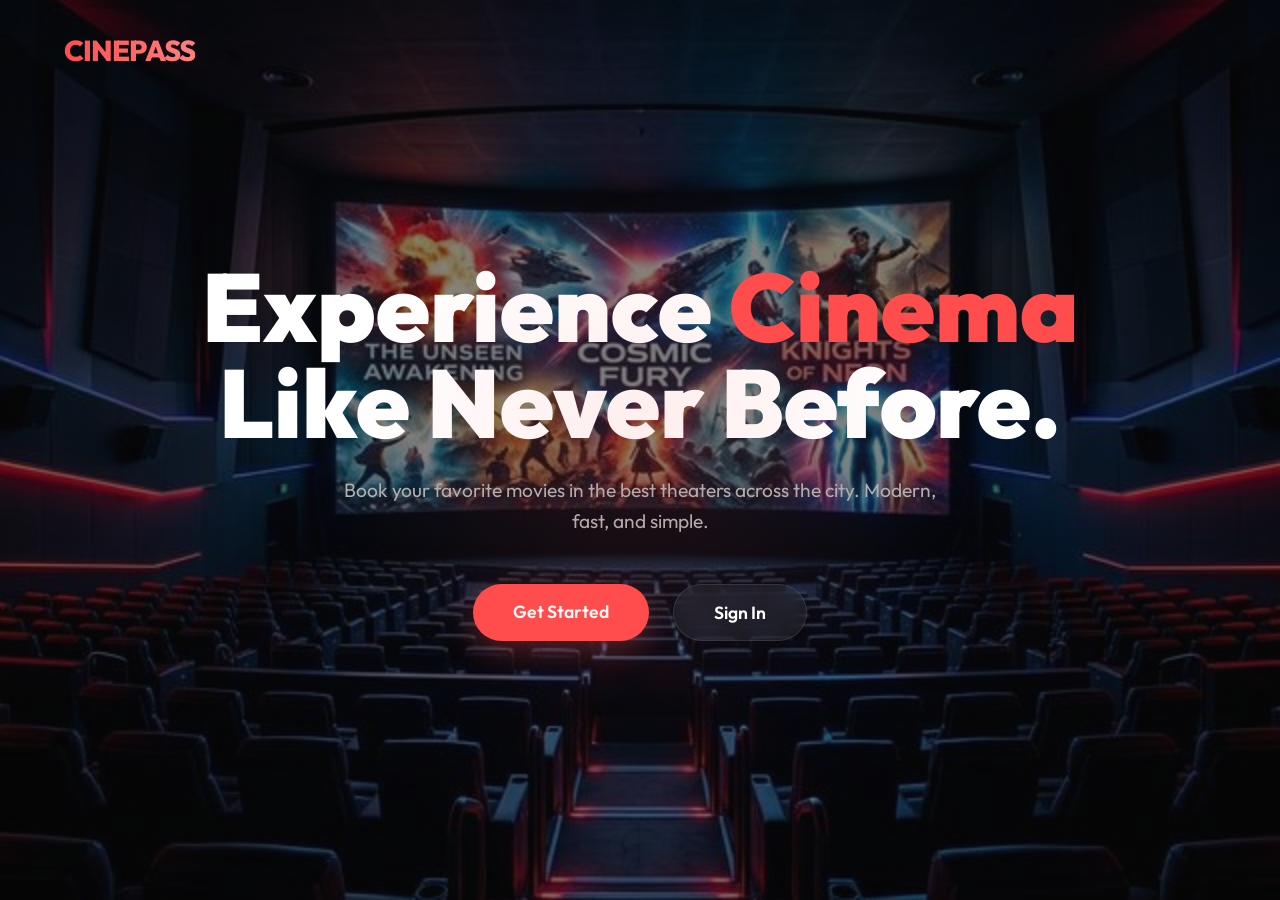
==== frontend/index.html @ 9541c7d9 "Official clean and secure deployment" ====
<!DOCTYPE html>
<html lang="en">
<head>
    <meta charset="UTF-8">
    <meta name="viewport" content="width=device-width, initial-scale=1.0">
    <title>CinePass | Movie Ticket Booking</title>
    <link rel="preconnect" href="https://fonts.googleapis.com">
    <link rel="preconnect" href="https://fonts.gstatic.com" crossorigin>
    <link href="https://fonts.googleapis.com/css2?family=Outfit:wght@400;600;800;900&display=swap" rel="stylesheet">
    <link rel="stylesheet" href="styles.css">
</head>
<body>
    <nav class="navbar">
        <div class="logo">CINEPASS</div>
    </nav>

    <main class="hero">
        <h1>Experience <span>Cinema</span> Like Never Before.</h1>
        <p>Book your favorite movies in the best theaters across the city. Modern, fast, and simple.</p>
        <div class="btn-group">
            <a href="#" class="btn btn-primary" onclick="openModal('signup')">Get Started</a>
            <a href="#" class="btn btn-secondary" onclick="openModal('signin')">Sign In</a>
        </div>
    </main>

    <!-- Sign Up Modal -->
    <div id="signupModal" class="modal-overlay">
        <div class="modal-content">
            <span class="close-modal" onclick="closeModal('signup')">&times;</span>
            <h2>Create Account</h2>
            <form id="signupForm">
                <div class="form-group">
                    <label>Username</label>
                    <input type="text" name="username" placeholder="Choose a username" required>
                </div>
                <div class="form-group">
                    <label>Email Address</label>
                    <input type="email" name="email" placeholder="Enter your email" required>
                </div>
                <div class="form-group">
                    <label>Phone Number</label>
                    <input type="tel" name="phone_number" placeholder="+1 (555) 000-0000" required>
                </div>
                <div class="form-group">
                    <label>Password</label>
                    <input type="password" name="password" placeholder="••••••••" required>
                </div>
                <button type="submit" class="btn btn-primary" style="width: 100%; margin-top: 1rem;">Sign Up</button>
            </form>
        </div>
    </div>

    <!-- Sign In Modal -->
    <div id="signinModal" class="modal-overlay">
        <div class="modal-content">
            <span class="close-modal" onclick="closeModal('signin')">&times;</span>
            <h2>Welcome Back</h2>
            <form id="signinForm">
                <div class="form-group">
                    <label>Email</label>
                    <input type="email" name="email" placeholder="Enter your email" required>
                </div>
                <div class="form-group">
                    <label>Password</label>
                    <input type="password" name="password" placeholder="••••••••" required>
                </div>
                <button type="submit" class="btn btn-primary" style="width: 100%; margin-top: 1rem;">Sign In</button>
            </form>
        </div>
    </div>

    <script>
        const API_URL = "https://movie-ticket-booking-backend-n0gk.onrender.com";

        function openModal(type) {
            document.getElementById(type + 'Modal').style.display = 'flex';
        }

        function closeModal(type) {
            document.getElementById(type + 'Modal').style.display = 'none';
        }

        // Close on escape
        window.onkeydown = function(event) {
            if (event.key === "Escape") {
                document.querySelectorAll('.modal-overlay').forEach(m => m.style.display = 'none');
            }
        };

        // Handle Sign Up
        document.getElementById('signupForm').onsubmit = async (e) => {
            e.preventDefault();
            const formData = new FormData(e.target);
            const data = Object.fromEntries(formData.entries());
            
            try {
                const response = await fetch(`${API_URL}/register`, {
                    method: 'POST',
                    headers: { 'Content-Type': 'application/json' },
                    body: JSON.stringify(data)
                });
                
                const result = await response.json();
                if (response.ok) {
                    alert('Registration successful! Please sign in.');
                    closeModal('signup');
                    openModal('signin');
                } else {
                    alert(`Error: ${result.detail || 'Registration failed'}`);
                }
            } catch (error) {
                alert('Connection error. Please try again later.');
            }
        };

        // Handle Sign In
        document.getElementById('signinForm').onsubmit = async (e) => {
            e.preventDefault();
            const formData = new FormData(e.target);
            const data = Object.fromEntries(formData.entries());
            
            try {
                const response = await fetch(`${API_URL}/login`, {
                    method: 'POST',
                    headers: { 'Content-Type': 'application/json' },
                    body: JSON.stringify(data)
                });
                
                const result = await response.json();
                if (response.ok) {
                    alert(`Welcome back, ${result.user.username}!`);
                    closeModal('signin');
                    // Store user info in localStorage for now
                    localStorage.setItem('user', JSON.stringify(result.user));
                    // Redirect to dashboard or update UI
                    window.location.reload(); 
                } else {
                    alert(`Error: ${result.detail || 'Login failed'}`);
                }
            } catch (error) {
                alert('Connection error. Please try again later.');
            }
        };
    </script>
</body>
</html>
---- frontend/styles.css ----
:root {
    --primary: #ff4d4d;
    --primary-hover: #ff1a1a;
    --bg-dark: #0a0a0c;
    --card-bg: rgba(255, 255, 255, 0.05);
    --text-main: #ffffff;
    --text-dim: #b0b0b0;
    --glass-border: rgba(255, 255, 255, 0.1);
}

* {
    margin: 0;
    padding: 0;
    box-sizing: border-box;
    font-family: 'Outfit', 'Inter', sans-serif;
}

body {
    background: #0a0a0c;
    color: var(--text-main);
    overflow-x: hidden;
    font-family: 'Outfit', 'Inter', sans-serif;
}

.hero {
    height: 100vh;
    display: flex;
    flex-direction: column;
    justify-content: center;
    align-items: center;
    text-align: center;
    padding: 0 10%;
    position: relative;
    background: linear-gradient(rgba(10, 10, 12, 0.5), rgba(10, 10, 12, 0.5)), url('bg.png');
    background-size: cover;
    background-position: center;
    background-attachment: fixed;
}

.navbar {
    display: flex;
    justify-content: space-between;
    align-items: center;
    padding: 2rem 5%;
    position: absolute;
    width: 100%;
    z-index: 100;
}

.logo {
    font-size: 1.8rem;
    font-weight: 800;
    letter-spacing: -1px;
    background: linear-gradient(to right, #ff4d4d, #ff8080);
    -webkit-background-clip: text;
    -webkit-text-fill-color: transparent;
}

.hero-content {
    text-align: center;
    max-width: 800px;
    padding: 2rem;
    z-index: 1;
}

.hero::before {
    content: "";
    position: absolute;
    top: 50%;
    left: 50%;
    transform: translate(-50%, -50%);
    width: 600px;
    height: 600px;
    background: radial-gradient(circle, rgba(255, 77, 77, 0.1), transparent 70%);
    pointer-events: none;
}

h1 {
    font-size: clamp(3rem, 10vw, 6rem);
    font-weight: 900;
    line-height: 1;
    margin-bottom: 1.5rem;
    max-width: 900px;
}

h1 span {
    color: var(--primary);
}

.hero p {
    font-size: 1.2rem;
    color: var(--text-dim);
    max-width: 600px;
    margin-bottom: 3rem;
    line-height: 1.6;
}

.btn-group {
    display: flex;
    gap: 1.5rem;
}

.btn {
    padding: 1rem 2.5rem;
    border-radius: 100px;
    font-size: 1.1rem;
    font-weight: 600;
    text-decoration: none;
    transition: all 0.3s cubic-bezier(0.4, 0, 0.2, 1);
    cursor: pointer;
}

.btn-primary {
    background: var(--primary);
    color: white;
    border: none;
    box-shadow: 0 10px 30px rgba(255, 77, 77, 0.3);
}

.btn-primary:hover {
    background: var(--primary-hover);
    transform: translateY(-3px);
    box-shadow: 0 15px 40px rgba(255, 77, 77, 0.4);
}

.btn-secondary {
    background: var(--card-bg);
    color: white;
    border: 1px solid var(--glass-border);
    backdrop-filter: blur(10px);
}

.btn-secondary:hover {
    background: rgba(255, 255, 255, 0.1);
    transform: translateY(-3px);
}

/* Modal Styling */
.modal-overlay {
    position: fixed;
    top: 0;
    left: 0;
    width: 100%;
    height: 100%;
    background: rgba(0, 0, 0, 0.8);
    backdrop-filter: blur(15px);
    display: none;
    justify-content: center;
    align-items: center;
    z-index: 1000;
}

.modal-content {
    background: #121214;
    padding: 3rem;
    border-radius: 24px;
    width: 100%;
    max-width: 450px;
    border: 1px solid var(--glass-border);
    position: relative;
    box-shadow: 0 40px 100px rgba(0, 0, 0, 0.5);
}

.modal-content h2 {
    font-size: 2rem;
    margin-bottom: 2rem;
}

.form-group {
    margin-bottom: 1.5rem;
}

.form-group label {
    display: block;
    margin-bottom: 0.5rem;
    font-size: 0.9rem;
    color: var(--text-dim);
}

.form-group input {
    width: 100%;
    padding: 1rem;
    background: #1a1a1c;
    border: 1px solid var(--glass-border);
    border-radius: 12px;
    color: white;
    font-size: 1rem;
    outline: none;
    transition: border-color 0.3s;
}

.form-group input:focus {
    border-color: var(--primary);
}

.close-modal {
    position: absolute;
    top: 1.5rem;
    right: 1.5rem;
    font-size: 1.5rem;
    cursor: pointer;
    color: var(--text-dim);
}
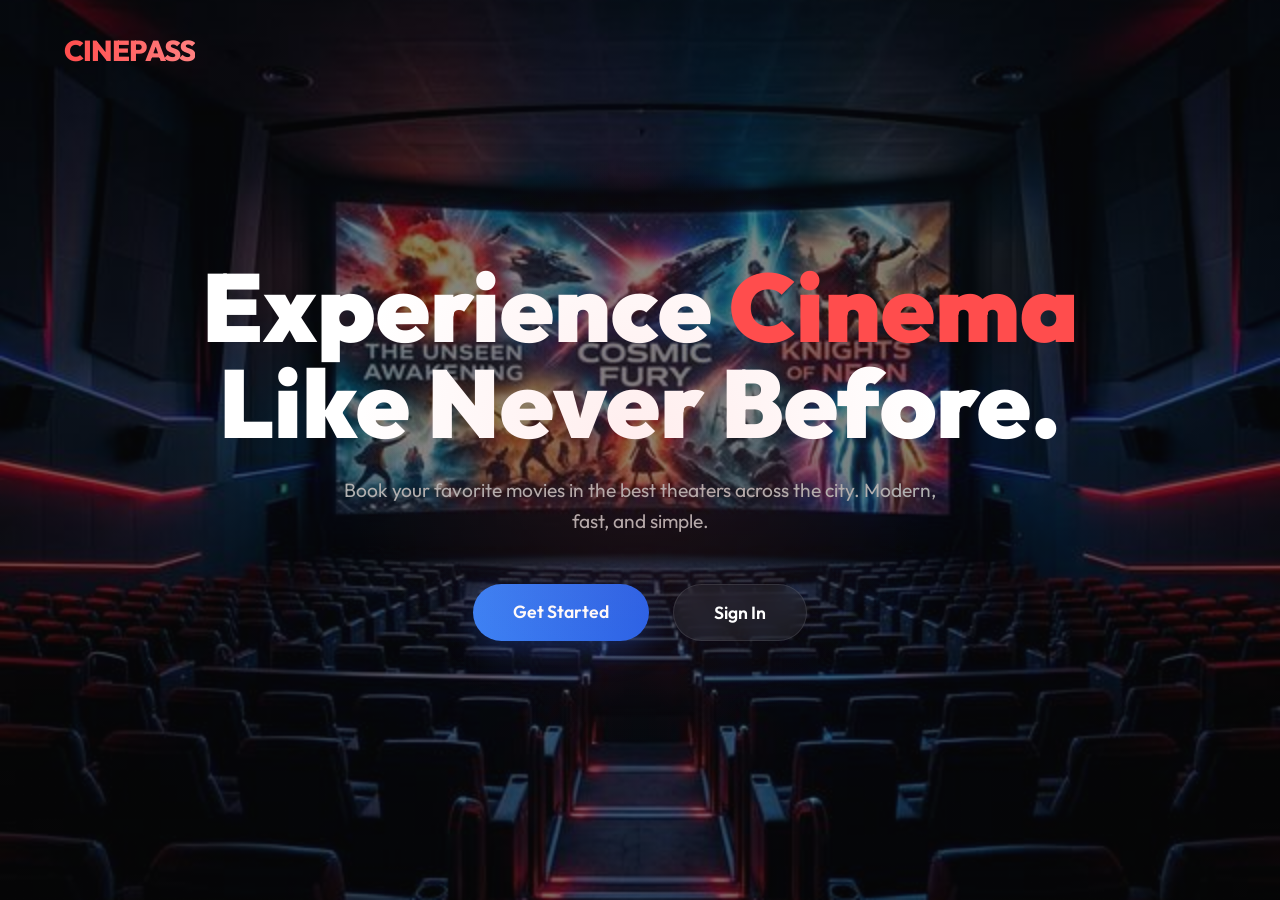
==== commit 16976372: "Update signup button color to blue as requested" ====
--- a/frontend/index.html
+++ b/frontend/index.html
@@ -18,7 +18,7 @@
         <h1>Experience <span>Cinema</span> Like Never Before.</h1>
         <p>Book your favorite movies in the best theaters across the city. Modern, fast, and simple.</p>
         <div class="btn-group">
-            <a href="#" class="btn btn-primary" onclick="openModal('signup')">Get Started</a>
+            <a href="#" class="btn btn-signup" onclick="openModal('signup')">Get Started</a>
             <a href="#" class="btn btn-secondary" onclick="openModal('signin')">Sign In</a>
         </div>
     </main>
@@ -45,7 +45,7 @@
                     <label>Password</label>
                     <input type="password" name="password" placeholder="••••••••" required>
                 </div>
-                <button type="submit" class="btn btn-primary" style="width: 100%; margin-top: 1rem;">Sign Up</button>
+                <button type="submit" class="btn btn-signup" style="width: 100%; margin-top: 1rem;">Sign Up</button>
             </form>
         </div>
     </div>
--- a/frontend/styles.css
+++ b/frontend/styles.css
@@ -53,6 +53,7 @@
     letter-spacing: -1px;
     background: linear-gradient(to right, #ff4d4d, #ff8080);
     -webkit-background-clip: text;
+    background-clip: text;
     -webkit-text-fill-color: transparent;
 }
 
@@ -135,6 +136,19 @@
     transform: translateY(-3px);
 }
 
+.btn-signup {
+    background: linear-gradient(to right, #3b82f6, #2563eb);
+    color: white;
+    border: none;
+    box-shadow: 0 10px 30px rgba(37, 99, 235, 0.3);
+}
+
+.btn-signup:hover {
+    background: linear-gradient(to right, #2563eb, #1d4ed8);
+    transform: translateY(-3px);
+    box-shadow: 0 15px 40px rgba(37, 99, 235, 0.4);
+}
+
 /* Modal Styling */
 .modal-overlay {
     position: fixed;
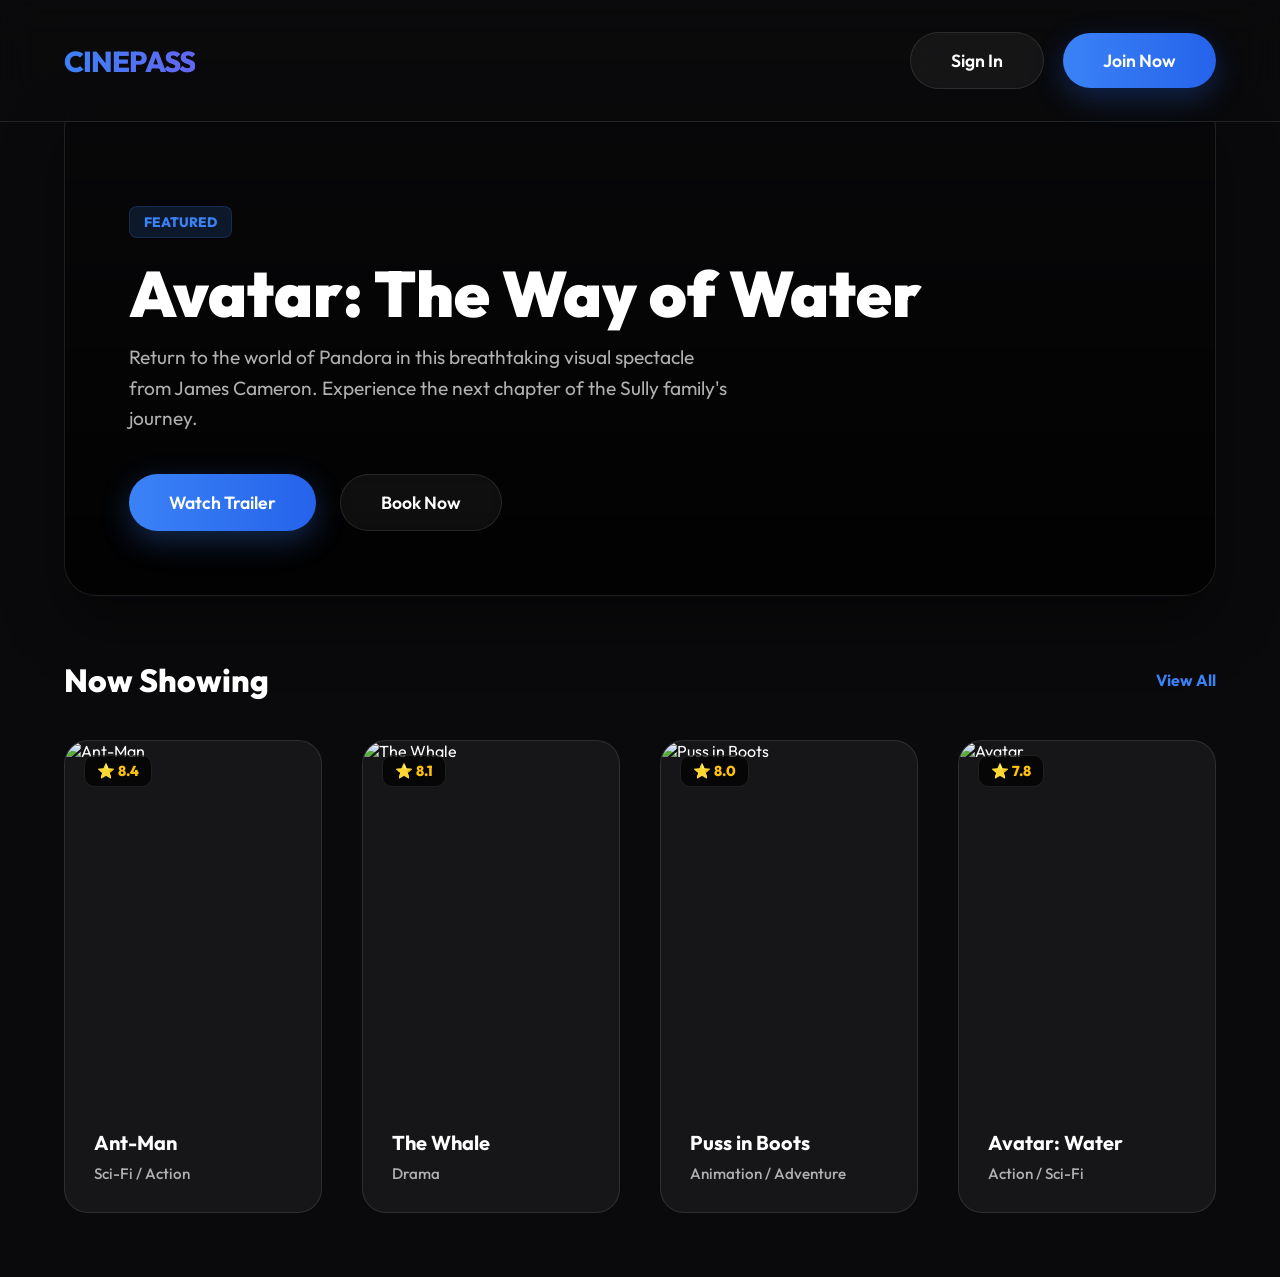
==== commit 9fedf8c5: "Transform landing page into a full Movie Home Page and unify blue theme" ====
--- a/frontend/index.html
+++ b/frontend/index.html
@@ -12,15 +12,88 @@
 <body>
     <nav class="navbar">
         <div class="logo">CINEPASS</div>
+        <div class="nav-links">
+            <a href="#" class="btn btn-secondary" onclick="openModal('signin')">Sign In</a>
+            <a href="#" class="btn btn-signup" onclick="openModal('signup')">Join Now</a>
+        </div>
     </nav>
 
-    <main class="hero">
-        <h1>Experience <span>Cinema</span> Like Never Before.</h1>
-        <p>Book your favorite movies in the best theaters across the city. Modern, fast, and simple.</p>
-        <div class="btn-group">
-            <a href="#" class="btn btn-signup" onclick="openModal('signup')">Get Started</a>
-            <a href="#" class="btn btn-secondary" onclick="openModal('signin')">Sign In</a>
-        </div>
+    <!-- Main Movie Home Page Content -->
+    <main class="home-container">
+        <!-- Hero Movie Banner -->
+        <section class="main-banner">
+            <div class="banner-content">
+                <span class="badge">FEATURED</span>
+                <h1>Avatar: The Way of Water</h1>
+                <p>Return to the world of Pandora in this breathtaking visual spectacle from James Cameron. Experience the next chapter of the Sully family's journey.</p>
+                <div class="banner-btns">
+                    <button class="btn btn-primary" onclick="openModal('signin')">Watch Trailer</button>
+                    <button class="btn btn-secondary" onclick="openModal('signup')">Book Now</button>
+                </div>
+            </div>
+        </section>
+
+        <!-- Movie Grid Section -->
+        <section class="movie-grid-section">
+            <div class="section-header">
+                <h2>Now Showing</h2>
+                <a href="#" class="view-all" onclick="openModal('signup')">View All</a>
+            </div>
+            <div class="movie-grid">
+                <!-- Movie Card 1 -->
+                <div class="movie-card" onclick="openModal('signup')">
+                    <div class="movie-poster">
+                        <img src="https://image.tmdb.org/t/p/w500/8R9Ln79r9IptXqf869n8G5TsuS.jpg" alt="Ant-Man">
+                        <div class="poster-overlay">
+                            <span class="rating">⭐ 8.4</span>
+                        </div>
+                    </div>
+                    <div class="movie-info">
+                        <h3>Ant-Man</h3>
+                        <p>Sci-Fi / Action</p>
+                    </div>
+                </div>
+                <!-- Movie Card 2 -->
+                <div class="movie-card" onclick="openModal('signup')">
+                    <div class="movie-poster">
+                        <img src="https://image.tmdb.org/t/p/w500/dm06IL9TeiRqyUhkijmHbZcyisY.jpg" alt="The Whale">
+                        <div class="poster-overlay">
+                            <span class="rating">⭐ 8.1</span>
+                        </div>
+                    </div>
+                    <div class="movie-info">
+                        <h3>The Whale</h3>
+                        <p>Drama</p>
+                    </div>
+                </div>
+                <!-- Movie Card 3 -->
+                <div class="movie-card" onclick="openModal('signup')">
+                    <div class="movie-poster">
+                        <img src="https://image.tmdb.org/t/p/w500/26S3KLRJv77STqcZSTrs987tY7o.jpg" alt="Puss in Boots">
+                        <div class="poster-overlay">
+                            <span class="rating">⭐ 8.0</span>
+                        </div>
+                    </div>
+                    <div class="movie-info">
+                        <h3>Puss in Boots</h3>
+                        <p>Animation / Adventure</p>
+                    </div>
+                </div>
+                <!-- Movie Card 4 -->
+                <div class="movie-card" onclick="openModal('signup')">
+                    <div class="movie-poster">
+                        <img src="https://image.tmdb.org/t/p/w500/t6HIqrRAclMCA60NsSmeqe9RmNV.jpg" alt="Avatar">
+                        <div class="poster-overlay">
+                            <span class="rating">⭐ 7.8</span>
+                        </div>
+                    </div>
+                    <div class="movie-info">
+                        <h3>Avatar: Water</h3>
+                        <p>Action / Sci-Fi</p>
+                    </div>
+                </div>
+            </div>
+        </section>
     </main>
 
     <!-- Sign Up Modal -->
@@ -71,6 +144,13 @@
 
     <script>
         const API_URL = "https://movie-ticket-booking-backend-n0gk.onrender.com";
+
+        // Auto-redirect if already logged in
+        window.onload = () => {
+            if (localStorage.getItem('user')) {
+                window.location.href = 'home.html';
+            }
+        };
 
         function openModal(type) {
             document.getElementById(type + 'Modal').style.display = 'flex';
@@ -129,11 +209,8 @@
                 const result = await response.json();
                 if (response.ok) {
                     alert(`Welcome back, ${result.user.username}!`);
-                    closeModal('signin');
-                    // Store user info in localStorage for now
                     localStorage.setItem('user', JSON.stringify(result.user));
-                    // Redirect to dashboard or update UI
-                    window.location.reload(); 
+                    window.location.href = 'home.html'; 
                 } else {
                     alert(`Error: ${result.detail || 'Login failed'}`);
                 }
--- a/frontend/styles.css
+++ b/frontend/styles.css
@@ -1,11 +1,13 @@
 :root {
-    --primary: #ff4d4d;
-    --primary-hover: #ff1a1a;
+    --primary: #3b82f6;
+    --primary-hover: #2563eb;
+    --secondary: #6366f1;
     --bg-dark: #0a0a0c;
     --card-bg: rgba(255, 255, 255, 0.05);
     --text-main: #ffffff;
     --text-dim: #b0b0b0;
     --glass-border: rgba(255, 255, 255, 0.1);
+    --blue-glow: rgba(59, 130, 246, 0.3);
 }
 
 * {
@@ -51,7 +53,7 @@
     font-size: 1.8rem;
     font-weight: 800;
     letter-spacing: -1px;
-    background: linear-gradient(to right, #ff4d4d, #ff8080);
+    background: linear-gradient(to right, #3b82f6, #6366f1);
     -webkit-background-clip: text;
     background-clip: text;
     -webkit-text-fill-color: transparent;
@@ -72,7 +74,7 @@
     transform: translate(-50%, -50%);
     width: 600px;
     height: 600px;
-    background: radial-gradient(circle, rgba(255, 77, 77, 0.1), transparent 70%);
+    background: radial-gradient(circle, rgba(59, 130, 246, 0.1), transparent 70%);
     pointer-events: none;
 }
 
@@ -112,16 +114,16 @@
 }
 
 .btn-primary {
-    background: var(--primary);
+    background: linear-gradient(to right, #3b82f6, #2563eb);
     color: white;
     border: none;
-    box-shadow: 0 10px 30px rgba(255, 77, 77, 0.3);
+    box-shadow: 0 10px 30px var(--blue-glow);
 }
 
 .btn-primary:hover {
-    background: var(--primary-hover);
+    background: linear-gradient(to right, #2563eb, #1d4ed8);
     transform: translateY(-3px);
-    box-shadow: 0 15px 40px rgba(255, 77, 77, 0.4);
+    box-shadow: 0 15px 40px rgba(59, 130, 246, 0.4);
 }
 
 .btn-secondary {
@@ -173,6 +175,12 @@
     border: 1px solid var(--glass-border);
     position: relative;
     box-shadow: 0 40px 100px rgba(0, 0, 0, 0.5);
+    animation: modalShow 0.4s cubic-bezier(0.16, 1, 0.3, 1);
+}
+
+@keyframes modalShow {
+    from { opacity: 0; transform: translateY(20px) scale(0.95); }
+    to { opacity: 1; transform: translateY(0) scale(1); }
 }
 
 .modal-content h2 {
@@ -207,11 +215,173 @@
     border-color: var(--primary);
 }
 
-.close-modal {
+/* Home Container */
+.home-container {
+    padding: 6rem 5% 4rem;
+}
+
+/* Main Banner */
+.main-banner {
+    width: 100%;
+    height: 500px;
+    border-radius: 32px;
+    background: linear-gradient(rgba(0,0,0,0.2), rgba(0,0,0,0.8)), url('movie_hero_background_1774341535035.png');
+    background-size: cover;
+    background-position: center;
+    display: flex;
+    flex-direction: column;
+    justify-content: flex-end;
+    padding: 4rem;
+    margin-bottom: 4rem;
+    border: 1px solid var(--glass-border);
+    box-shadow: 0 30px 60px rgba(0, 0, 0, 0.4);
+}
+
+.banner-content h1 {
+    font-size: 4rem;
+    margin-bottom: 1rem;
+    font-weight: 900;
+}
+
+.banner-content p {
+    font-size: 1.2rem;
+    color: var(--text-dim);
+    max-width: 600px;
+    margin-bottom: 2.5rem;
+    line-height: 1.6;
+}
+
+.banner-btns {
+    display: flex;
+    gap: 1.5rem;
+}
+
+.badge {
+    background: rgba(59, 130, 246, 0.15);
+    color: var(--primary);
+    padding: 6px 14px;
+    border-radius: 8px;
+    font-size: 0.85rem;
+    font-weight: 800;
+    margin-bottom: 1.5rem;
+    display: inline-block;
+    border: 1px solid rgba(59, 130, 246, 0.2);
+}
+
+/* Movie Grid */
+.movie-grid-section {
+    margin-top: 2rem;
+}
+
+.section-header {
+    display: flex;
+    justify-content: space-between;
+    align-items: center;
+    margin-bottom: 2.5rem;
+}
+
+.section-header h2 {
+    font-size: 2rem;
+    font-weight: 800;
+}
+
+.view-all {
+    color: var(--primary);
+    text-decoration: none;
+    font-weight: 700;
+    font-size: 1rem;
+    transition: all 0.3s;
+}
+
+.view-all:hover {
+    color: white;
+    transform: translateX(5px);
+}
+
+.movie-grid {
+    display: grid;
+    grid-template-columns: repeat(auto-fill, minmax(250px, 1fr));
+    gap: 2.5rem;
+}
+
+.movie-card {
+    background: var(--card-bg);
+    border-radius: 24px;
+    overflow: hidden;
+    border: 1px solid var(--glass-border);
+    transition: all 0.4s cubic-bezier(0.16, 1, 0.3, 1);
+    cursor: pointer;
+}
+
+.movie-card:hover {
+    transform: translateY(-12px);
+    border-color: var(--primary);
+    box-shadow: 0 25px 50px rgba(0, 0, 0, 0.5);
+    background: rgba(255, 255, 255, 0.08);
+}
+
+.movie-poster {
+    width: 100%;
+    height: 360px;
+    position: relative;
+    overflow: hidden;
+}
+
+.movie-poster img {
+    width: 100%;
+    height: 100%;
+    object-fit: cover;
+    transition: transform 0.6s cubic-bezier(0.16, 1, 0.3, 1);
+}
+
+.movie-card:hover .movie-poster img {
+    transform: scale(1.08);
+}
+
+.poster-overlay {
     position: absolute;
-    top: 1.5rem;
-    right: 1.5rem;
-    font-size: 1.5rem;
-    cursor: pointer;
+    top: 1.2rem;
+    left: 1.2rem;
+    z-index: 2;
+}
+
+.rating {
+    background: rgba(0, 0, 0, 0.7);
+    backdrop-filter: blur(8px);
+    padding: 6px 12px;
+    border-radius: 10px;
+    font-weight: 800;
+    font-size: 0.9rem;
+    color: #ffc107;
+    border: 1px solid rgba(255, 255, 255, 0.1);
+}
+
+.movie-info {
+    padding: 1.8rem;
+}
+
+.movie-info h3 {
+    margin-bottom: 0.6rem;
+    font-size: 1.25rem;
+    font-weight: 700;
+}
+
+.movie-info p {
     color: var(--text-dim);
-}
+    font-size: 0.95rem;
+    font-weight: 500;
+}
+
+/* Nav links position */
+.nav-links {
+    display: flex;
+    gap: 1.2rem;
+    align-items: center;
+}
+
+.navbar {
+    background: rgba(10, 10, 12, 0.8);
+    backdrop-filter: blur(20px);
+    border-bottom: 1px solid var(--glass-border);
+    position: fixed;
+}
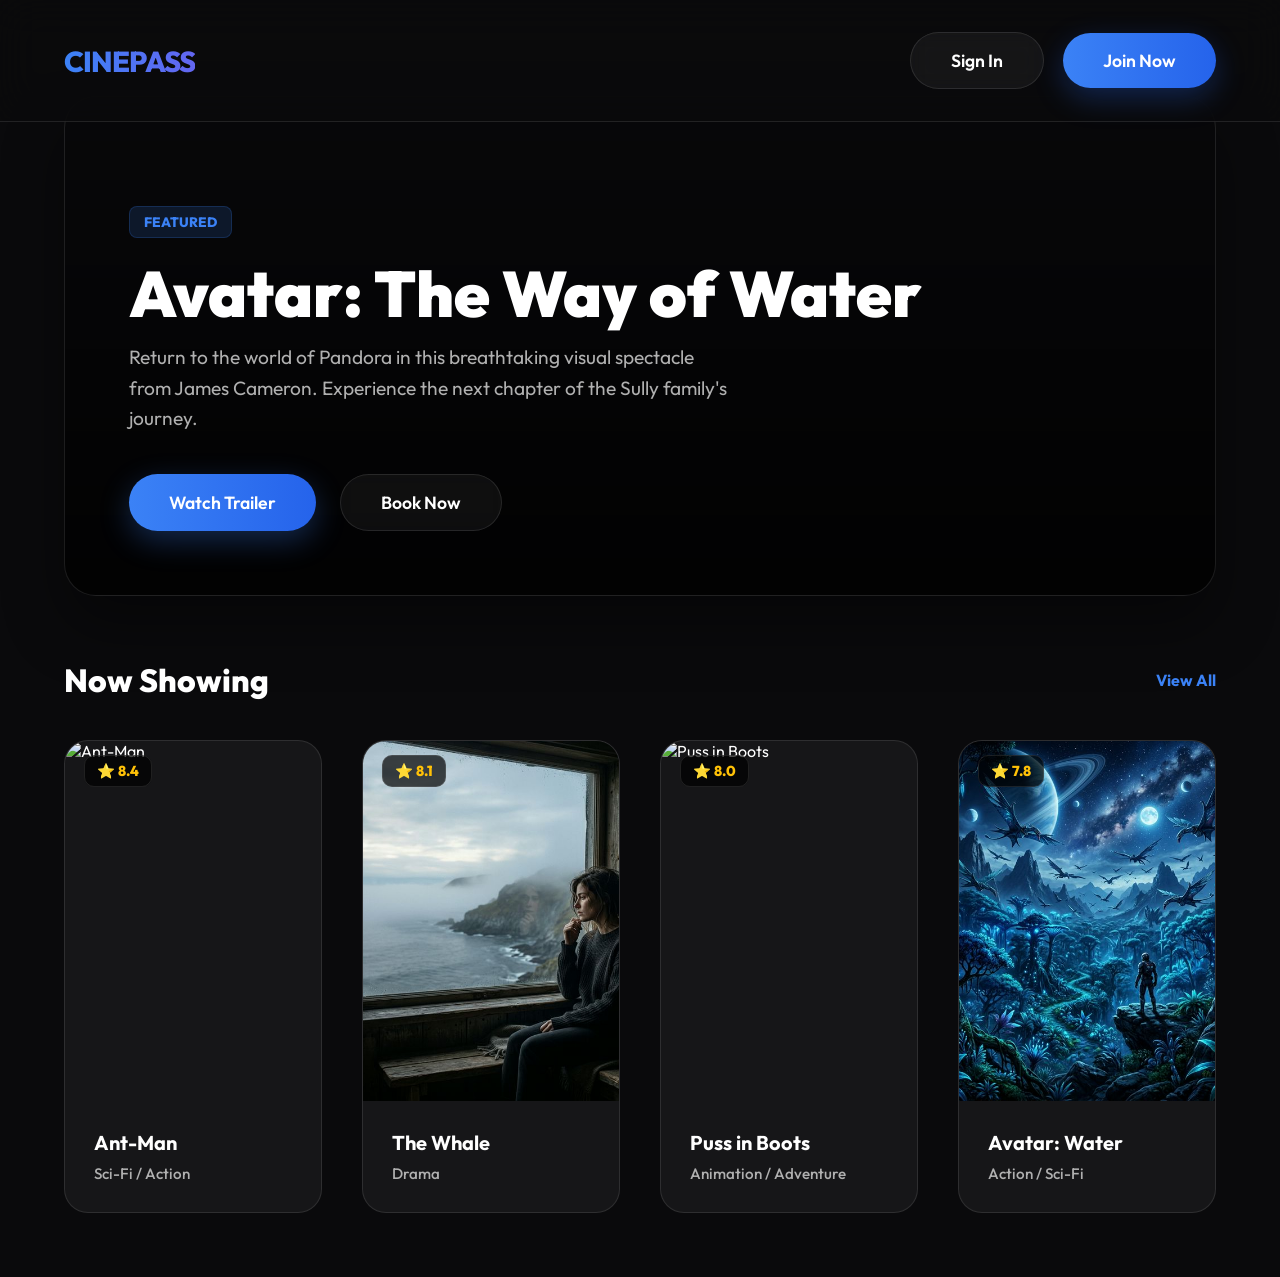
==== commit 3a67aec8: "Fix missing pictures on home page using local and stable remote assets" ====
--- a/frontend/index.html
+++ b/frontend/index.html
@@ -43,7 +43,7 @@
                 <!-- Movie Card 1 -->
                 <div class="movie-card" onclick="openModal('signup')">
                     <div class="movie-poster">
-                        <img src="https://image.tmdb.org/t/p/w500/8R9Ln79r9IptXqf869n8G5TsuS.jpg" alt="Ant-Man">
+                        <img src="https://images.unsplash.com/photo-1550745165-9bc0b252726f?auto=format&fit=crop&q=80&w=800" alt="Ant-Man">
                         <div class="poster-overlay">
                             <span class="rating">⭐ 8.4</span>
                         </div>
@@ -56,7 +56,7 @@
                 <!-- Movie Card 2 -->
                 <div class="movie-card" onclick="openModal('signup')">
                     <div class="movie-poster">
-                        <img src="https://image.tmdb.org/t/p/w500/dm06IL9TeiRqyUhkijmHbZcyisY.jpg" alt="The Whale">
+                        <img src="img/poster_whale.png" alt="The Whale">
                         <div class="poster-overlay">
                             <span class="rating">⭐ 8.1</span>
                         </div>
@@ -69,7 +69,7 @@
                 <!-- Movie Card 3 -->
                 <div class="movie-card" onclick="openModal('signup')">
                     <div class="movie-poster">
-                        <img src="https://image.tmdb.org/t/p/w500/26S3KLRJv77STqcZSTrs987tY7o.jpg" alt="Puss in Boots">
+                        <img src="https://images.unsplash.com/photo-1514888286974-6c03e2ca1dba?auto=format&fit=crop&q=80&w=800" alt="Puss in Boots">
                         <div class="poster-overlay">
                             <span class="rating">⭐ 8.0</span>
                         </div>
@@ -82,7 +82,7 @@
                 <!-- Movie Card 4 -->
                 <div class="movie-card" onclick="openModal('signup')">
                     <div class="movie-poster">
-                        <img src="https://image.tmdb.org/t/p/w500/t6HIqrRAclMCA60NsSmeqe9RmNV.jpg" alt="Avatar">
+                        <img src="img/poster_avatar.png" alt="Avatar">
                         <div class="poster-overlay">
                             <span class="rating">⭐ 7.8</span>
                         </div>
--- a/frontend/styles.css
+++ b/frontend/styles.css
@@ -225,7 +225,7 @@
     width: 100%;
     height: 500px;
     border-radius: 32px;
-    background: linear-gradient(rgba(0,0,0,0.2), rgba(0,0,0,0.8)), url('movie_hero_background_1774341535035.png');
+    background: linear-gradient(rgba(0,0,0,0.2), rgba(0,0,0,0.8)), url('https://images.unsplash.com/photo-1540206276067-27b2820516fc?auto=format&fit=crop&q=80&w=1600');
     background-size: cover;
     background-position: center;
     display: flex;
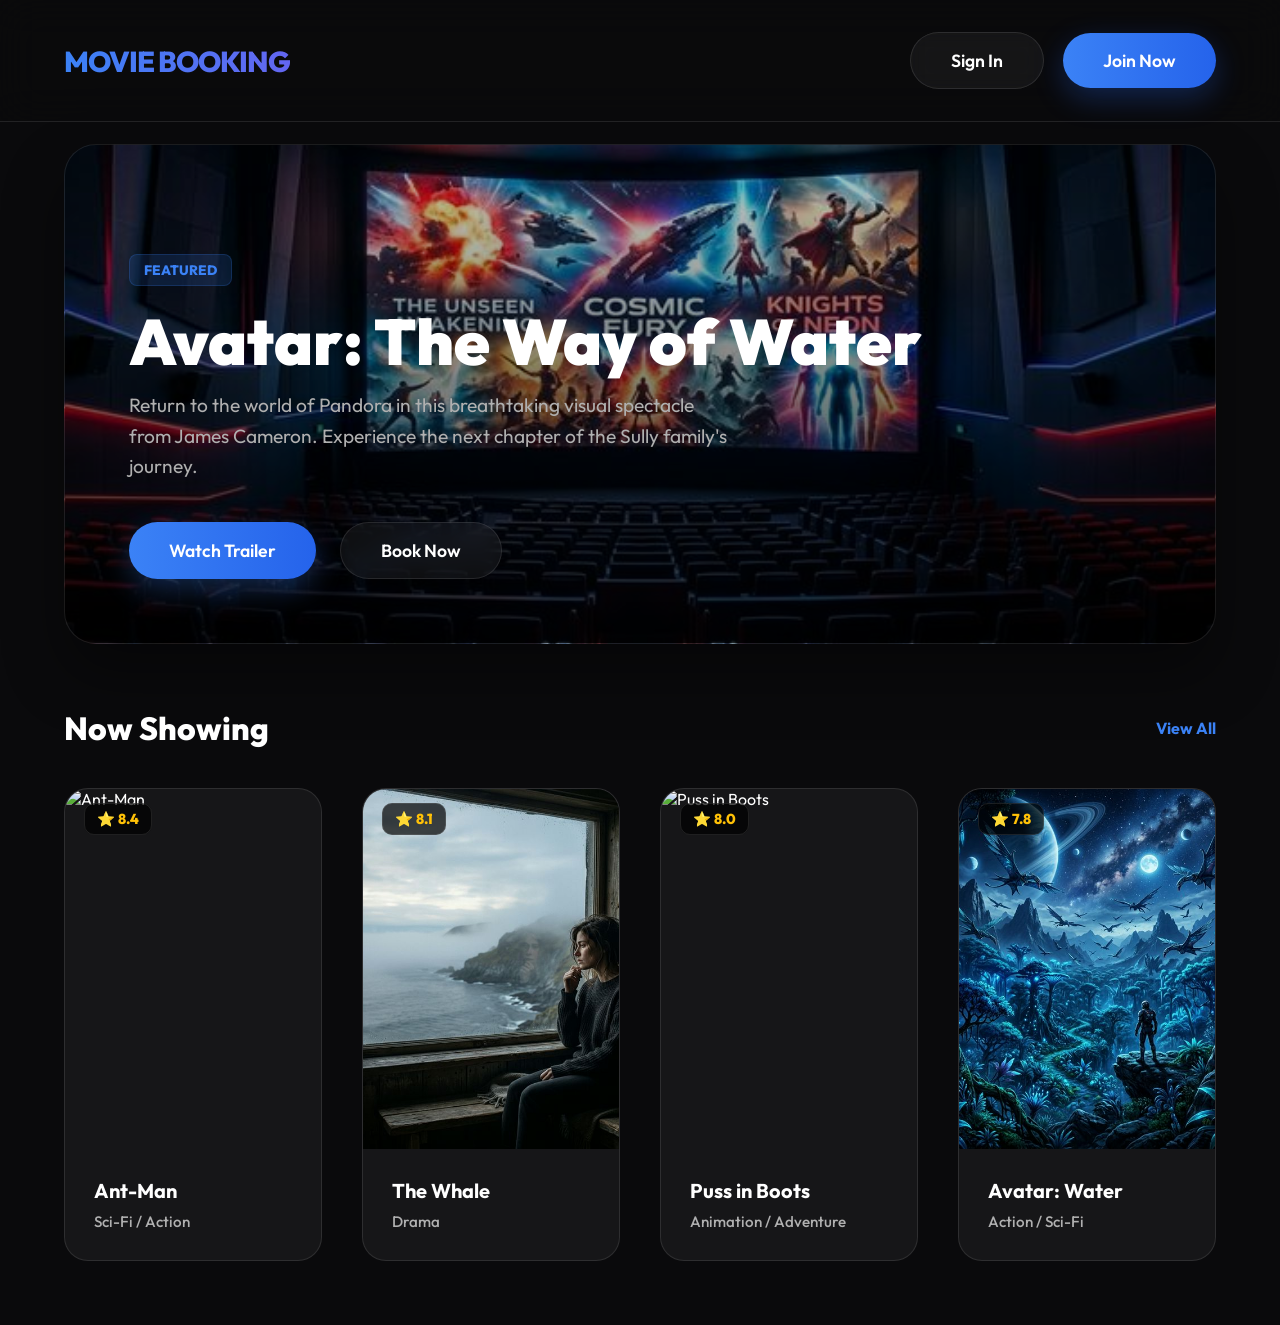
==== commit c95c5e9a: "Update styles and frontend files" ====
--- a/frontend/index.html
+++ b/frontend/index.html
@@ -1,17 +1,25 @@
 <!DOCTYPE html>
 <html lang="en">
+
 <head>
     <meta charset="UTF-8">
     <meta name="viewport" content="width=device-width, initial-scale=1.0">
-    <title>CinePass | Movie Ticket Booking</title>
+    <title>Movie Booking | Movie Ticket Booking</title>
     <link rel="preconnect" href="https://fonts.googleapis.com">
     <link rel="preconnect" href="https://fonts.gstatic.com" crossorigin>
     <link href="https://fonts.googleapis.com/css2?family=Outfit:wght@400;600;800;900&display=swap" rel="stylesheet">
     <link rel="stylesheet" href="styles.css">
+    <link rel="manifest" href="manifest.json">
+    <meta name="theme-color" content="#3b82f6">
+    <meta name="apple-mobile-web-app-capable" content="yes">
+    <meta name="apple-mobile-web-app-status-bar-style" content="black-translucent">
+    <meta name="apple-mobile-web-app-title" content="Movie Booking">
+    <link rel="apple-touch-icon" href="icon-192.png">
 </head>
+
 <body>
     <nav class="navbar">
-        <div class="logo">CINEPASS</div>
+        <div class="logo">MOVIE BOOKING</div>
         <div class="nav-links">
             <a href="#" class="btn btn-secondary" onclick="openModal('signin')">Sign In</a>
             <a href="#" class="btn btn-signup" onclick="openModal('signup')">Join Now</a>
@@ -25,7 +33,8 @@
             <div class="banner-content">
                 <span class="badge">FEATURED</span>
                 <h1>Avatar: The Way of Water</h1>
-                <p>Return to the world of Pandora in this breathtaking visual spectacle from James Cameron. Experience the next chapter of the Sully family's journey.</p>
+                <p>Return to the world of Pandora in this breathtaking visual spectacle from James Cameron. Experience
+                    the next chapter of the Sully family's journey.</p>
                 <div class="banner-btns">
                     <button class="btn btn-primary" onclick="openModal('signin')">Watch Trailer</button>
                     <button class="btn btn-secondary" onclick="openModal('signup')">Book Now</button>
@@ -43,7 +52,8 @@
                 <!-- Movie Card 1 -->
                 <div class="movie-card" onclick="openModal('signup')">
                     <div class="movie-poster">
-                        <img src="https://images.unsplash.com/photo-1550745165-9bc0b252726f?auto=format&fit=crop&q=80&w=800" alt="Ant-Man">
+                        <img src="https://images.unsplash.com/photo-1550745165-9bc0b252726f?auto=format&fit=crop&q=80&w=800"
+                            alt="Ant-Man">
                         <div class="poster-overlay">
                             <span class="rating">⭐ 8.4</span>
                         </div>
@@ -69,7 +79,8 @@
                 <!-- Movie Card 3 -->
                 <div class="movie-card" onclick="openModal('signup')">
                     <div class="movie-poster">
-                        <img src="https://images.unsplash.com/photo-1514888286974-6c03e2ca1dba?auto=format&fit=crop&q=80&w=800" alt="Puss in Boots">
+                        <img src="https://images.unsplash.com/photo-1514888286974-6c03e2ca1dba?auto=format&fit=crop&q=80&w=800"
+                            alt="Puss in Boots">
                         <div class="poster-overlay">
                             <span class="rating">⭐ 8.0</span>
                         </div>
@@ -161,7 +172,7 @@
         }
 
         // Close on escape
-        window.onkeydown = function(event) {
+        window.onkeydown = function (event) {
             if (event.key === "Escape") {
                 document.querySelectorAll('.modal-overlay').forEach(m => m.style.display = 'none');
             }
@@ -172,14 +183,14 @@
             e.preventDefault();
             const formData = new FormData(e.target);
             const data = Object.fromEntries(formData.entries());
-            
+
             try {
                 const response = await fetch(`${API_URL}/register`, {
                     method: 'POST',
                     headers: { 'Content-Type': 'application/json' },
                     body: JSON.stringify(data)
                 });
-                
+
                 const result = await response.json();
                 if (response.ok) {
                     alert('Registration successful! Please sign in.');
@@ -198,19 +209,19 @@
             e.preventDefault();
             const formData = new FormData(e.target);
             const data = Object.fromEntries(formData.entries());
-            
+
             try {
                 const response = await fetch(`${API_URL}/login`, {
                     method: 'POST',
                     headers: { 'Content-Type': 'application/json' },
                     body: JSON.stringify(data)
                 });
-                
+
                 const result = await response.json();
                 if (response.ok) {
                     alert(`Welcome back, ${result.user.username}!`);
                     localStorage.setItem('user', JSON.stringify(result.user));
-                    window.location.href = 'home.html'; 
+                    window.location.href = 'home.html';
                 } else {
                     alert(`Error: ${result.detail || 'Login failed'}`);
                 }
@@ -220,4 +231,5 @@
         };
     </script>
 </body>
-</html>
+
+</html>
--- a/frontend/styles.css
+++ b/frontend/styles.css
@@ -179,8 +179,15 @@
 }
 
 @keyframes modalShow {
-    from { opacity: 0; transform: translateY(20px) scale(0.95); }
-    to { opacity: 1; transform: translateY(0) scale(1); }
+    from {
+        opacity: 0;
+        transform: translateY(20px) scale(0.95);
+    }
+
+    to {
+        opacity: 1;
+        transform: translateY(0) scale(1);
+    }
 }
 
 .modal-content h2 {
@@ -225,7 +232,7 @@
     width: 100%;
     height: 500px;
     border-radius: 32px;
-    background: linear-gradient(rgba(0,0,0,0.2), rgba(0,0,0,0.8)), url('https://images.unsplash.com/photo-1540206276067-27b2820516fc?auto=format&fit=crop&q=80&w=1600');
+    background: linear-gradient(rgba(0, 0, 0, 0.2), rgba(0, 0, 0, 0.8)), url('bg.png');
     background-size: cover;
     background-position: center;
     display: flex;
@@ -235,6 +242,7 @@
     margin-bottom: 4rem;
     border: 1px solid var(--glass-border);
     box-shadow: 0 30px 60px rgba(0, 0, 0, 0.4);
+    margin-top: 3rem;
 }
 
 .banner-content h1 {
@@ -384,4 +392,4 @@
     backdrop-filter: blur(20px);
     border-bottom: 1px solid var(--glass-border);
     position: fixed;
-}
+}
